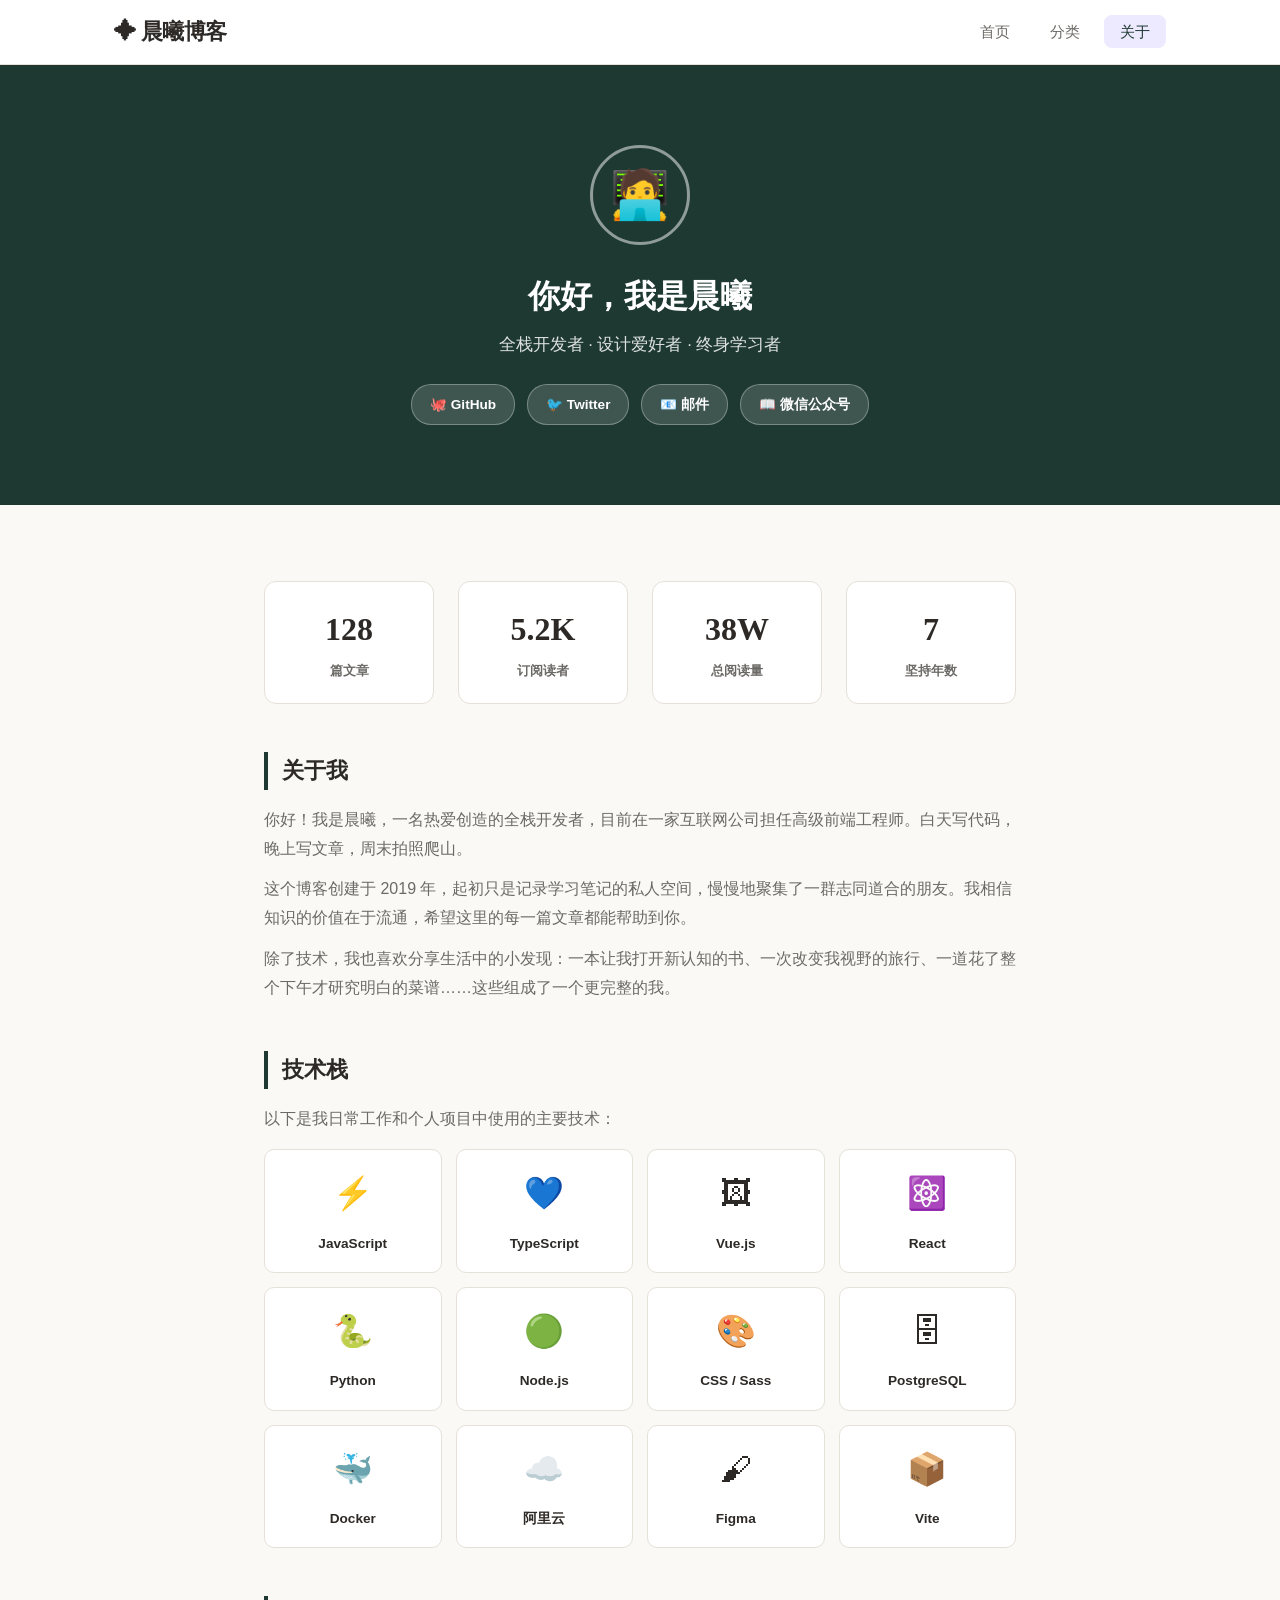
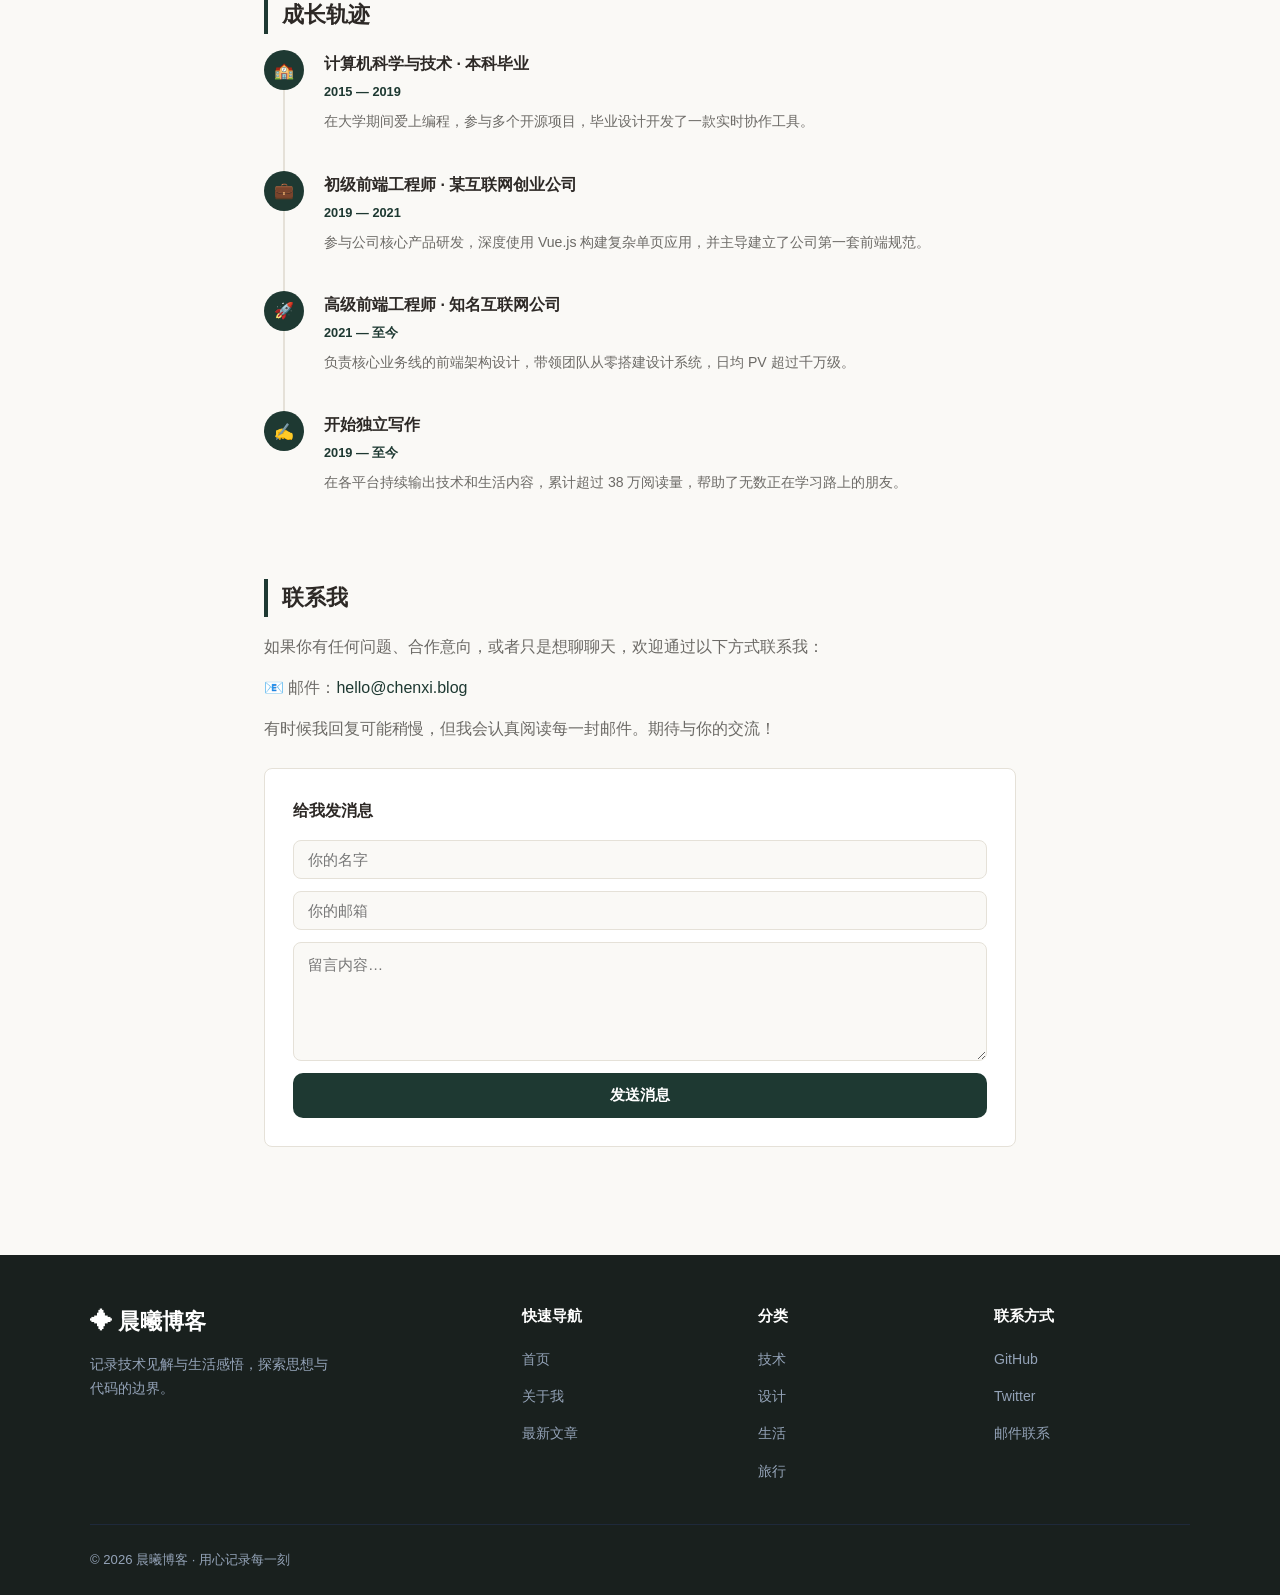
==== about.html @ 5bfa728b "feat: 初始化博客网站" ====
<!DOCTYPE html>
<html lang="zh-CN">
<head>
  <meta charset="UTF-8" />
  <meta name="viewport" content="width=device-width, initial-scale=1.0" />
  <title>关于我 · 晨曦博客</title>
  <link rel="stylesheet" href="css/style.css" />
</head>
<body>

<!-- 导航栏 -->
<nav class="navbar">
  <div class="nav-inner">
    <a href="index.html" class="nav-logo">✦ 晨曦博客</a>
    <ul class="nav-links" id="navLinks">
      <li><a href="index.html">首页</a></li>
      <li><a href="index.html#categories">分类</a></li>
      <li><a href="about.html" class="active">关于</a></li>
    </ul>
    <button class="nav-menu-btn" id="menuBtn" aria-label="菜单">
      <svg width="22" height="22" viewBox="0 0 24 24" fill="none" stroke="currentColor" stroke-width="2.5">
        <line x1="3" y1="6" x2="21" y2="6"/><line x1="3" y1="12" x2="21" y2="12"/><line x1="3" y1="18" x2="21" y2="18"/>
      </svg>
    </button>
  </div>
</nav>

<!-- Hero -->
<section class="about-hero">
  <div class="about-avatar-wrap">
    <div class="about-avatar">🧑‍💻</div>
  </div>
  <h1>你好，我是晨曦</h1>
  <p>全栈开发者 · 设计爱好者 · 终身学习者</p>
  <div class="social-links">
    <a href="#" class="social-btn">🐙 GitHub</a>
    <a href="#" class="social-btn">🐦 Twitter</a>
    <a href="#" class="social-btn">📧 邮件</a>
    <a href="#" class="social-btn">📖 微信公众号</a>
  </div>
</section>

<!-- 主内容 -->
<div class="about-container">

  <!-- 数据统计 -->
  <div class="stats-row" style="margin-bottom:48px">
    <div class="stat-card">
      <span class="stat-num">128</span>
      <div class="stat-label">篇文章</div>
    </div>
    <div class="stat-card">
      <span class="stat-num">5.2K</span>
      <div class="stat-label">订阅读者</div>
    </div>
    <div class="stat-card">
      <span class="stat-num">38W</span>
      <div class="stat-label">总阅读量</div>
    </div>
    <div class="stat-card">
      <span class="stat-num">7</span>
      <div class="stat-label">坚持年数</div>
    </div>
  </div>

  <!-- 关于我 -->
  <div class="about-section">
    <h2>关于我</h2>
    <p>你好！我是晨曦，一名热爱创造的全栈开发者，目前在一家互联网公司担任高级前端工程师。白天写代码，晚上写文章，周末拍照爬山。</p>
    <p>这个博客创建于 2019 年，起初只是记录学习笔记的私人空间，慢慢地聚集了一群志同道合的朋友。我相信知识的价值在于流通，希望这里的每一篇文章都能帮助到你。</p>
    <p>除了技术，我也喜欢分享生活中的小发现：一本让我打开新认知的书、一次改变我视野的旅行、一道花了整个下午才研究明白的菜谱……这些组成了一个更完整的我。</p>
  </div>

  <!-- 技能 -->
  <div class="about-section">
    <h2>技术栈</h2>
    <p>以下是我日常工作和个人项目中使用的主要技术：</p>
    <div class="skills-grid">
      <div class="skill-item"><div class="skill-icon">⚡</div><span>JavaScript</span></div>
      <div class="skill-item"><div class="skill-icon">💙</div><span>TypeScript</span></div>
      <div class="skill-item"><div class="skill-icon">🖼</div><span>Vue.js</span></div>
      <div class="skill-item"><div class="skill-icon">⚛️</div><span>React</span></div>
      <div class="skill-item"><div class="skill-icon">🐍</div><span>Python</span></div>
      <div class="skill-item"><div class="skill-icon">🟢</div><span>Node.js</span></div>
      <div class="skill-item"><div class="skill-icon">🎨</div><span>CSS / Sass</span></div>
      <div class="skill-item"><div class="skill-icon">🗄</div><span>PostgreSQL</span></div>
      <div class="skill-item"><div class="skill-icon">🐳</div><span>Docker</span></div>
      <div class="skill-item"><div class="skill-icon">☁️</div><span>阿里云</span></div>
      <div class="skill-item"><div class="skill-icon">🖌</div><span>Figma</span></div>
      <div class="skill-item"><div class="skill-icon">📦</div><span>Vite</span></div>
    </div>
  </div>

  <!-- 经历时间轴 -->
  <div class="about-section">
    <h2>成长轨迹</h2>
    <div class="timeline">
      <div class="timeline-item">
        <div class="timeline-dot">🏫</div>
        <div class="timeline-body">
          <h4>计算机科学与技术 · 本科毕业</h4>
          <span>2015 — 2019</span>
          <p>在大学期间爱上编程，参与多个开源项目，毕业设计开发了一款实时协作工具。</p>
        </div>
      </div>
      <div class="timeline-item">
        <div class="timeline-dot">💼</div>
        <div class="timeline-body">
          <h4>初级前端工程师 · 某互联网创业公司</h4>
          <span>2019 — 2021</span>
          <p>参与公司核心产品研发，深度使用 Vue.js 构建复杂单页应用，并主导建立了公司第一套前端规范。</p>
        </div>
      </div>
      <div class="timeline-item">
        <div class="timeline-dot">🚀</div>
        <div class="timeline-body">
          <h4>高级前端工程师 · 知名互联网公司</h4>
          <span>2021 — 至今</span>
          <p>负责核心业务线的前端架构设计，带领团队从零搭建设计系统，日均 PV 超过千万级。</p>
        </div>
      </div>
      <div class="timeline-item">
        <div class="timeline-dot">✍️</div>
        <div class="timeline-body">
          <h4>开始独立写作</h4>
          <span>2019 — 至今</span>
          <p>在各平台持续输出技术和生活内容，累计超过 38 万阅读量，帮助了无数正在学习路上的朋友。</p>
        </div>
      </div>
    </div>
  </div>

  <!-- 联系我 -->
  <div class="about-section">
    <h2>联系我</h2>
    <p>如果你有任何问题、合作意向，或者只是想聊聊天，欢迎通过以下方式联系我：</p>
    <p>📧 邮件：<a href="mailto:hello@chenxi.blog" style="color:var(--primary)">hello@chenxi.blog</a></p>
    <p>有时候我回复可能稍慢，但我会认真阅读每一封邮件。期待与你的交流！</p>

    <div style="margin-top:24px;background:var(--surface);border:1px solid var(--border);border-radius:var(--radius);padding:28px">
      <h3 style="margin-bottom:16px;font-size:1rem;font-weight:700">给我发消息</h3>
      <div style="display:flex;flex-direction:column;gap:12px">
        <input type="text" id="contactName" placeholder="你的名字" style="padding:10px 14px;border:1px solid var(--border);border-radius:8px;font-size:.95rem;background:var(--bg);color:var(--text);outline:none;font-family:inherit" />
        <input type="email" id="contactEmail" placeholder="你的邮箱" style="padding:10px 14px;border:1px solid var(--border);border-radius:8px;font-size:.95rem;background:var(--bg);color:var(--text);outline:none;font-family:inherit" />
        <textarea id="contactMsg" placeholder="留言内容…" rows="4" style="padding:10px 14px;border:1px solid var(--border);border-radius:8px;font-size:.95rem;background:var(--bg);color:var(--text);outline:none;resize:vertical;font-family:inherit;line-height:1.6"></textarea>
        <button onclick="sendMessage()" style="padding:12px;background:var(--primary);color:white;border:none;border-radius:10px;font-weight:700;font-size:.95rem;cursor:pointer;transition:all .2s" onmouseover="this.style.background='var(--primary-dark)'" onmouseout="this.style.background='var(--primary)'">发送消息</button>
      </div>
    </div>
  </div>

</div>

<!-- 页脚 -->
<footer>
  <div class="footer-inner">
    <div class="footer-grid">
      <div class="footer-brand">
        <div class="footer-logo">✦ 晨曦博客</div>
        <p>记录技术见解与生活感悟，探索思想与代码的边界。</p>
      </div>
      <div class="footer-col">
        <h4>快速导航</h4>
        <ul>
          <li><a href="index.html">首页</a></li>
          <li><a href="about.html">关于我</a></li>
          <li><a href="post.html">最新文章</a></li>
        </ul>
      </div>
      <div class="footer-col">
        <h4>分类</h4>
        <ul>
          <li><a href="#">技术</a></li><li><a href="#">设计</a></li>
          <li><a href="#">生活</a></li><li><a href="#">旅行</a></li>
        </ul>
      </div>
      <div class="footer-col">
        <h4>联系方式</h4>
        <ul>
          <li><a href="#">GitHub</a></li>
          <li><a href="#">Twitter</a></li>
          <li><a href="#">邮件联系</a></li>
        </ul>
      </div>
    </div>
    <div class="footer-bottom">
      <span>© 2026 晨曦博客 · 用心记录每一刻</span>
    </div>
  </div>
</footer>

<div class="toast" id="toast">
  <span id="toastIcon">✅</span>
  <span id="toastMsg"></span>
</div>

<script src="js/main.js"></script>
<script>
  function sendMessage() {
    const name = document.getElementById('contactName').value.trim();
    const email = document.getElementById('contactEmail').value.trim();
    const msg = document.getElementById('contactMsg').value.trim();
    if (!name) { showToast('⚠️','请填写你的名字'); return; }
    if (!email || !email.includes('@')) { showToast('⚠️','请填写有效邮箱'); return; }
    if (!msg) { showToast('⚠️','请填写留言内容'); return; }
    document.getElementById('contactName').value = '';
    document.getElementById('contactEmail').value = '';
    document.getElementById('contactMsg').value = '';
    showToast('✅', `收到了，${name}！我会尽快回复你。`);
  }
</script>
</body>
</html>
---- css/style.css ----
﻿/* ===== 鍏ㄥ眬 Reset & 鍙橀噺 ===== */
*, *::before, *::after {
  box-sizing: border-box;
  margin: 0;
  padding: 0;
}

:root {
  --primary: #1e3932;
  --primary-dark: #006241;
  --accent: #d4e9e2;
  --bg: #faf9f6;
  --surface: #ffffff;
  --surface-2: #f2f0eb;
  --text: #2d2926;
  --text-muted: #6c6a66;
  --border: #e5e1d8;
  --radius: 8px;
  --shadow-sm: 0 2px 4px rgba(0,0,0,.04);
  --shadow-md: 0 4px 12px rgba(0,0,0,.06);
  --shadow-lg: 0 8px 24px rgba(0,0,0,.08);
  --transition: .25s ease;
  --max-w: 1100px;
  --font-sans: 'Inter', -apple-system, sans-serif;
  --font-serif: 'Georgia', 'Noto Serif SC', 'Songti SC', serif;
}

html { scroll-behavior: smooth; }

body {
  font-family: var(--font-sans);
  background: var(--bg);
  color: var(--text);
  line-height: 1.7;
  min-height: 100vh;
  display: flex;
  flex-direction: column;
}

a { color: inherit; text-decoration: none; }
img { max-width: 100%; display: block; }
ul { list-style: none; }

/* ===== 瀵艰埅鏍?===== */
.navbar {
  background: var(--surface);
  border-bottom: 1px solid var(--border);
  position: sticky;
  top: 0;
  z-index: 100;
  box-shadow: var(--shadow-sm);
}

.nav-inner {
  max-width: var(--max-w);
  margin: 0 auto;
  padding: 0 24px;
  height: 64px;
  display: flex;
  align-items: center;
  justify-content: space-between;
}

.nav-logo {
  font-size: 1.4rem;
  font-weight: 700; font-family: var(--font-serif);
  font-family: var(--font-serif); color: var(--text);
  letter-spacing: -0.5px;
}

.nav-links {
  display: flex;
  gap: 8px;
  align-items: center;
}

.nav-links a {
  padding: 8px 16px;
  border-radius: 8px;
  font-weight: 500;
  font-size: .95rem;
  color: var(--text-muted);
  transition: color var(--transition), background var(--transition);
}

.nav-links a:hover,
.nav-links a.active {
  color: var(--primary);
  background: #ede9fe;
}

.nav-menu-btn {
  display: none;
  background: none;
  border: none;
  cursor: pointer;
  padding: 8px;
  border-radius: 8px;
  color: var(--text);
}

.nav-menu-btn svg { display: block; }

/* ===== Hero ===== */
.hero {
  background: var(--primary);
  color: white;
  padding: 80px 24px;
  text-align: center;
}

.hero-inner { max-width: 640px; margin: 0 auto; }

.hero-tag {
  display: inline-block;
  --bg: rgba(255,255,255,.1); backdrop-filter: blur(4px);
  border: 1px solid rgba(255,255,255,.3);
  padding: 4px 14px;
  border-radius: 20px;
  font-size: .8rem;
  font-weight: 600;
  letter-spacing: 1px;
  text-transform: uppercase;
  margin-bottom: 20px;
}

.hero h1 {
  font-size: clamp(2rem, 5vw, 3rem);
  font-weight: 700; font-family: var(--font-serif);
  line-height: 1.15;
  margin-bottom: 16px;
  letter-spacing: -1px;
}

.hero p {
  font-size: 1.1rem;
  opacity: .85;
  margin-bottom: 32px;
}

.hero-search {
  display: flex;
  gap: 8px;
  max-width: 420px;
  margin: 0 auto;
}

.hero-search input {
  flex: 1;
  padding: 12px 18px;
  border-radius: 10px;
  border: none;
  font-size: 1rem;
  background: rgba(255,255,255,.95);
  color: var(--text);
  outline: none;
}

.hero-search input::placeholder { color: var(--text-muted); }

.hero-search button {
  padding: 12px 20px;
  border-radius: 10px;
  border: none;
  background: white;
  color: var(--primary);
  font-weight: 700;
  cursor: pointer;
  transition: transform var(--transition), box-shadow var(--transition);
}

.hero-search button:hover {
  transform: translateY(-1px);
  box-shadow: 0 4px 12px rgba(0,0,0,.2);
}

/* ===== 涓诲鍣?===== */
.container {
  max-width: var(--max-w);
  margin: 0 auto;
  padding: 48px 24px;
  flex: 1;
}

/* ===== 涓ゆ爮甯冨眬 ===== */
.layout {
  display: grid;
  grid-template-columns: 1fr 300px;
  gap: 40px;
  align-items: start;
}

/* ===== 鍒嗗尯鏍囬 ===== */
.section-header {
  display: flex;
  align-items: center;
  justify-content: space-between;
  margin-bottom: 28px;
}

.section-title {
  font-size: 1.4rem;
  font-weight: 700; font-family: var(--font-serif);
  position: relative;
  padding-left: 16px;
}

.section-title::before {
  content: '';
  position: absolute;
  left: 0; top: 50%;
  transform: translateY(-50%);
  width: 4px; height: 70%;
  background: var(--primary);
  border-radius: 4px;
}

.view-all {
  font-size: .85rem;
  color: var(--primary);
  font-weight: 600;
  padding: 6px 14px;
  border-radius: 8px;
  transition: background var(--transition);
}

.view-all:hover { background: #ede9fe; }

/* ===== 绮鹃€夋枃绔?(澶у崱鐗? ===== */
.featured-card {
  background: var(--surface);
  border-radius: var(--radius);
  overflow: hidden;
  box-shadow: var(--shadow-md);
  display: grid;
  grid-template-columns: 1fr 1fr;
  margin-bottom: 32px;
  transition: transform var(--transition), box-shadow var(--transition);
}

.featured-card:hover {
  transform: translateY(-4px);
  box-shadow: var(--shadow-lg);
}

.featured-img {
  height: 280px;
  background: var(--primary); border-right: 1px solid var(--border);
  display: flex;
  align-items: center;
  justify-content: center;
  font-size: 5rem;
}

.featured-body {
  padding: 36px 32px;
  display: flex;
  flex-direction: column;
  justify-content: center;
}

.post-category {
  display: inline-block;
  font-size: .72rem;
  font-weight: 700;
  letter-spacing: .8px;
  text-transform: uppercase;
  padding: 4px 10px;
  border-radius: 6px;
  margin-bottom: 14px;
}

.cat-tech    { background: #e9e5df; color: #4a4238; border: 1px solid #dcd7ce; }
.cat-life    { background: #e3ebd8; color: #2d4a22; border: 1px solid #d2ddc5; }
.cat-design  { background: #f0e6e6; color: #5a3e3e; border: 1px solid #e2d3d3; }
.cat-travel  { background: #eee5d4; color: #5c4d32; border: 1px solid #e0d4be; }
.cat-food    { background: #f2ecd9; color: #6b5c32; border: 1px solid #e5dcc2; }

.featured-body h2 {
  font-size: 1.5rem;
  font-weight: 700; font-family: var(--font-serif);
  line-height: 1.3;
  margin-bottom: 12px;
  letter-spacing: -.3px;
}

.featured-body p { color: var(--text-muted); font-size: .95rem; margin-bottom: 20px; }

.post-meta {
  display: flex;
  align-items: center;
  gap: 12px;
  font-size: .82rem;
  color: var(--text-muted);
}

.avatar {
  width: 30px; height: 30px;
  border-radius: 50%;
  background: var(--primary);
  display: flex;
  align-items: center;
  justify-content: center;
  color: white;
  font-weight: 700;
  font-size: .8rem;
  flex-shrink: 0;
}

.read-more {
  display: inline-flex;
  align-items: center;
  gap: 6px;
  color: var(--primary);
  font-weight: 700;
  font-size: .9rem;
  margin-top: 20px;
  transition: gap var(--transition);
}

.read-more:hover { gap: 10px; }

/* ===== 鏂囩珷鍗＄墖缃戞牸 ===== */
.posts-grid {
  display: grid;
  grid-template-columns: repeat(auto-fill, minmax(260px, 1fr));
  gap: 24px;
}

.post-card {
  background: var(--surface);
  border-radius: var(--radius);
  overflow: hidden;
  box-shadow: var(--shadow-sm);
  transition: transform var(--transition), box-shadow var(--transition);
  cursor: pointer;
  border: 1px solid var(--border);
}

.post-card:hover {
  transform: translateY(-4px);
  box-shadow: var(--shadow-md);
  border-color: transparent;
}

.card-img {
  height: 160px;
  display: flex;
  align-items: center;
  justify-content: center;
  font-size: 3rem;
}

.card-body { padding: 20px; }

.card-body h3 {
  font-size: 1.05rem;
  font-weight: 700;
  line-height: 1.4;
  margin-bottom: 8px;
  display: -webkit-box;
  -webkit-line-clamp: 2;
  -webkit-box-orient: vertical;
  overflow: hidden;
}

.card-body p {
  color: var(--text-muted);
  font-size: .85rem;
  line-height: 1.6;
  display: -webkit-box;
  -webkit-line-clamp: 3;
  -webkit-box-orient: vertical;
  overflow: hidden;
  margin-bottom: 14px;
}

.card-footer {
  display: flex;
  align-items: center;
  justify-content: space-between;
  padding: 14px 20px;
  border-top: 1px solid var(--border);
  font-size: .8rem;
  color: var(--text-muted);
}

.reading-time {
  display: flex;
  align-items: center;
  gap: 4px;
}

/* ===== 渚ц竟鏍?===== */
.sidebar { display: flex; flex-direction: column; gap: 28px; }

.widget {
  background: var(--surface);
  border-radius: var(--radius);
  padding: 24px;
  box-shadow: var(--shadow-sm);
  border: 1px solid var(--border);
}

.widget-title {
  font-size: 1rem;
  font-weight: 700; font-family: var(--font-serif);
  margin-bottom: 18px;
  padding-bottom: 12px;
  border-bottom: 2px solid var(--border);
}

/* 鎼滅储缁勪欢 */
.sidebar-search {
  display: flex;
  gap: 8px;
}

.sidebar-search input {
  flex: 1;
  padding: 10px 14px;
  border: 1px solid var(--border);
  border-radius: 8px;
  font-size: .9rem;
  background: var(--bg);
  color: var(--text);
  outline: none;
  transition: border-color var(--transition);
}

.sidebar-search input:focus { border-color: var(--primary); }

.sidebar-search button {
  padding: 10px 14px;
  background: var(--primary);
  color: white;
  border: none;
  border-radius: 8px;
  cursor: pointer;
  font-size: .9rem;
  transition: background var(--transition);
}

.sidebar-search button:hover { background: var(--primary-dark); }

/* 鏍囩浜?*/
.tags-cloud { display: flex; flex-wrap: wrap; gap: 8px; }

.tag {
  padding: 5px 12px;
  border-radius: 20px;
  font-size: .78rem;
  font-weight: 600;
  background: var(--surface-2);
  color: var(--text-muted);
  transition: all var(--transition);
  cursor: pointer;
  border: 1px solid var(--border);
}

.tag:hover {
  background: var(--primary);
  color: white;
  border-color: var(--primary);
}

/* 鏈€鏂版枃绔?*/
.recent-posts { display: flex; flex-direction: column; gap: 14px; }

.recent-item {
  display: flex;
  gap: 12px;
  align-items: flex-start;
  padding: 10px;
  border-radius: 8px;
  transition: background var(--transition);
  cursor: pointer;
}

.recent-item:hover { background: var(--surface-2); }

.recent-num {
  min-width: 26px; height: 26px;
  background: var(--primary);
  color: white;
  border-radius: 6px;
  display: flex;
  align-items: center;
  justify-content: center;
  font-size: .75rem;
  font-weight: 700; font-family: var(--font-serif);
  flex-shrink: 0;
}

.recent-info h4 {
  font-size: .88rem;
  font-weight: 700;
  line-height: 1.4;
  margin-bottom: 2px;
  display: -webkit-box;
  -webkit-line-clamp: 2;
  -webkit-box-orient: vertical;
  overflow: hidden;
}

.recent-info span { font-size: .75rem; color: var(--text-muted); }

/* 璁㈤槄缁勪欢 */
.subscribe-widget {
  background: var(--primary);
  color: white;
  text-align: center;
}

.subscribe-widget .widget-title { border-color: rgba(255,255,255,.3); color: white; }
.subscribe-widget p { font-size: .88rem; opacity: .9; margin-bottom: 14px; }

.subscribe-form { display: flex; flex-direction: column; gap: 8px; }

.subscribe-form input {
  padding: 10px 14px;
  border-radius: 8px;
  border: none;
  font-size: .9rem;
  background: rgba(255,255,255,.9);
  color: var(--text);
  outline: none;
}

.subscribe-form button {
  padding: 10px;
  border-radius: 8px;
  border: none;
  background: white;
  color: var(--primary);
  font-weight: 700;
  cursor: pointer;
  font-size: .9rem;
  transition: transform var(--transition);
}

.subscribe-form button:hover { transform: scale(1.02); }

/* ===== 鍒嗛〉 ===== */
.pagination {
  display: flex;
  justify-content: center;
  gap: 8px;
  margin-top: 48px;
}

.page-btn {
  min-width: 40px; height: 40px;
  border-radius: 10px;
  border: 1px solid var(--border);
  background: var(--surface);
  color: var(--text);
  font-weight: 600;
  font-size: .9rem;
  cursor: pointer;
  display: flex;
  align-items: center;
  justify-content: center;
  transition: all var(--transition);
}

.page-btn:hover { border-color: var(--primary); color: var(--primary); }
.page-btn.active { background: var(--primary); color: white; border-color: var(--primary); }

/* ===== 鏂囩珷璇︽儏椤?===== */
.post-detail-layout {
  display: grid;
  grid-template-columns: 1fr 300px;
  gap: 40px;
  align-items: start;
}

.post-article {
  background: var(--surface);
  border-radius: var(--radius);
  overflow: hidden;
  box-shadow: var(--shadow-sm);
  border: 1px solid var(--border);
}

.post-hero {
  height: 320px;
  background: var(--primary);
  display: flex;
  align-items: center;
  justify-content: center;
  font-size: 7rem;
}

.post-content {
  padding: 40px;
}

.post-content .post-category { margin-bottom: 12px; }

.post-title {
  font-size: clamp(1.6rem, 4vw, 2.2rem);
  font-weight: 700; font-family: var(--font-serif);
  line-height: 1.2;
  margin-bottom: 20px;
  letter-spacing: -.5px;
}

.post-info {
  display: flex;
  align-items: center;
  gap: 16px;
  padding: 16px 0;
  border-top: 1px solid var(--border);
  border-bottom: 1px solid var(--border);
  margin-bottom: 32px;
  flex-wrap: wrap;
}

.post-author {
  display: flex;
  align-items: center;
  gap: 10px;
}

.avatar-lg {
  width: 42px; height: 42px;
  border-radius: 50%;
  background: var(--primary);
  display: flex;
  align-items: center;
  justify-content: center;
  color: white;
  font-weight: 700; font-family: var(--font-serif);
  font-size: .95rem;
}

.author-name { font-weight: 700; font-size: .9rem; }
.author-date { font-size: .8rem; color: var(--text-muted); }

.post-stats {
  display: flex;
  gap: 16px;
  font-size: .82rem;
  color: var(--text-muted);
  margin-left: auto;
}

.post-stats span { display: flex; align-items: center; gap: 4px; }

/* 鏂囩珷姝ｆ枃鏍峰紡 */
.article-body { font-size: 1.05rem; line-height: 1.9; color: #334155; }

.article-body h2 {
  font-size: 1.5rem;
  font-weight: 700; font-family: var(--font-serif);
  margin: 36px 0 16px;
  color: var(--text);
  padding-left: 14px;
  border-left: 4px solid var(--primary);
}

.article-body h3 {
  font-size: 1.2rem;
  font-weight: 700;
  margin: 28px 0 12px;
  color: var(--text);
}

.article-body p { margin-bottom: 18px; }

.article-body blockquote {
  background: var(--surface-2);
  border-left: 4px solid var(--accent);
  padding: 16px 20px;
  border-radius: 0 8px 8px 0;
  margin: 24px 0;
  color: var(--text-muted);
  font-style: italic;
}

.article-body code {
  background: var(--surface-2);
  padding: 2px 6px;
  border-radius: 4px;
  font-size: .9rem;
  color: var(--primary);
  font-family: 'Consolas', monospace;
}

.article-body pre {
  background: #1e1e2e;
  color: #cdd6f4;
  padding: 20px;
  border-radius: 10px;
  overflow-x: auto;
  margin: 24px 0;
  font-size: .9rem;
  line-height: 1.6;
}

.article-body pre code { background: none; color: inherit; padding: 0; font-size: inherit; }

.article-body ul, .article-body ol {
  padding-left: 24px;
  margin-bottom: 18px;
}

.article-body ul { list-style: disc; }
.article-body ol { list-style: decimal; }
.article-body li { margin-bottom: 6px; }

.article-body a { color: var(--primary); text-decoration: underline; text-underline-offset: 3px; }

/* 鏍囩琛?*/
.post-tags { display: flex; gap: 8px; flex-wrap: wrap; margin-top: 32px; }

/* 鏂囩珷鎿嶄綔 */
.post-actions {
  display: flex;
  gap: 12px;
  padding: 24px 40px;
  border-top: 1px solid var(--border);
  background: var(--surface-2);
}

.action-btn {
  display: flex;
  align-items: center;
  gap: 8px;
  padding: 10px 20px;
  border-radius: 10px;
  border: 1px solid var(--border);
  background: var(--surface);
  color: var(--text);
  font-weight: 600;
  font-size: .9rem;
  cursor: pointer;
  transition: all var(--transition);
}

.action-btn:hover { border-color: var(--primary); color: var(--primary); }
.action-btn.liked { background: #fef2f2; border-color: #ef4444; color: #ef4444; }

/* 璇勮鍖?*/
.comments-section { padding: 40px; border-top: 1px solid var(--border); }

.comments-section h3 { font-size: 1.2rem; font-weight: 700; font-family: var(--font-serif); margin-bottom: 24px; }

.comment-form textarea {
  width: 100%;
  padding: 14px;
  border: 1px solid var(--border);
  border-radius: 10px;
  font-size: .95rem;
  line-height: 1.6;
  resize: vertical;
  min-height: 100px;
  background: var(--bg);
  color: var(--text);
  font-family: inherit;
  outline: none;
  transition: border-color var(--transition);
  margin-bottom: 12px;
}

.comment-form textarea:focus { border-color: var(--primary); }

.comment-form button {
  padding: 10px 24px;
  background: var(--primary);
  color: white;
  border: none;
  border-radius: 10px;
  font-weight: 700;
  font-size: .95rem;
  cursor: pointer;
  transition: background var(--transition), transform var(--transition);
}

.comment-form button:hover { background: var(--primary-dark); transform: translateY(-1px); }

.comments-list { margin-top: 32px; display: flex; flex-direction: column; gap: 20px; }

.comment {
  display: flex;
  gap: 14px;
  padding: 18px;
  background: var(--surface-2);
  border-radius: 10px;
}

.comment-content h4 { font-size: .9rem; font-weight: 700; margin-bottom: 4px; }
.comment-content span { font-size: .78rem; color: var(--text-muted); margin-bottom: 8px; display: block; }
.comment-content p { font-size: .9rem; color: var(--text-muted); }

/* ===== 鍏充簬椤?===== */
.about-hero {
  background: var(--primary);
  color: white;
  padding: 80px 24px;
  text-align: center;
}

.about-avatar-wrap { margin: 0 auto 24px; }

.about-avatar {
  width: 100px; height: 100px;
  border-radius: 50%;
  --bg: rgba(255,255,255,.1); backdrop-filter: blur(4px);
  border: 3px solid rgba(255,255,255,.5);
  display: flex;
  align-items: center;
  justify-content: center;
  font-size: 3rem;
  margin: 0 auto;
}

.about-hero h1 { font-size: 2rem; font-weight: 700; font-family: var(--font-serif); margin-bottom: 8px; }
.about-hero p { opacity: .85; font-size: 1.05rem; margin-bottom: 24px; }

.social-links { display: flex; justify-content: center; gap: 12px; }

.social-btn {
  display: flex;
  align-items: center;
  gap: 6px;
  padding: 8px 18px;
  background: rgba(255,255,255,.15);
  border: 1px solid rgba(255,255,255,.3);
  border-radius: 20px;
  color: white;
  font-size: .85rem;
  font-weight: 600;
  transition: background var(--transition);
}

.social-btn:hover { background: rgba(255,255,255,.25); }

.about-container {
  max-width: 800px;
  margin: 0 auto;
  padding: 60px 24px;
}

.about-section { margin-bottom: 48px; }

.about-section h2 {
  font-size: 1.4rem;
  font-weight: 700; font-family: var(--font-serif);
  margin-bottom: 16px;
  padding-left: 14px;
  border-left: 4px solid var(--primary);
}

.about-section p { color: var(--text-muted); line-height: 1.8; margin-bottom: 12px; }

.skills-grid { display: grid; grid-template-columns: repeat(auto-fill, minmax(140px, 1fr)); gap: 14px; margin-top: 16px; }

.skill-item {
  background: var(--surface);
  border: 1px solid var(--border);
  border-radius: 10px;
  padding: 16px;
  text-align: center;
  transition: transform var(--transition), box-shadow var(--transition);
}

.skill-item:hover { transform: translateY(-2px); box-shadow: var(--shadow-md); }
.skill-icon { font-size: 2rem; margin-bottom: 8px; }
.skill-item span { font-size: .85rem; font-weight: 600; }

.timeline { display: flex; flex-direction: column; gap: 0; margin-top: 16px; }

.timeline-item {
  display: flex;
  gap: 20px;
  padding-bottom: 24px;
  position: relative;
}

.timeline-item:not(:last-child)::before {
  content: '';
  position: absolute;
  left: 19px;
  top: 40px;
  bottom: 0;
  width: 2px;
  background: var(--border);
}

.timeline-dot {
  width: 40px; height: 40px;
  border-radius: 50%;
  background: var(--primary);
  display: flex;
  align-items: center;
  justify-content: center;
  color: white;
  font-size: 1rem;
  flex-shrink: 0;
}

.timeline-body h4 { font-weight: 700; margin-bottom: 4px; }
.timeline-body span { font-size: .8rem; color: var(--primary); font-weight: 600; margin-bottom: 6px; display: block; }
.timeline-body p { font-size: .88rem; color: var(--text-muted); }

.stats-row { display: flex; gap: 24px; flex-wrap: wrap; margin-top: 16px; }

.stat-card {
  flex: 1;
  min-width: 140px;
  background: var(--surface);
  border: 1px solid var(--border);
  border-radius: 12px;
  padding: 20px;
  text-align: center;
}

.stat-num {
  font-size: 2rem;
  font-weight: 700; font-family: var(--font-serif);
  font-family: var(--font-serif); color: var(--text);
  display: block;
  margin-bottom: 4px;
}

.stat-label { font-size: .82rem; color: var(--text-muted); font-weight: 600; }

/* ===== 椤佃剼 ===== */
footer {
  background: #19201e;
  color: #94a3b8;
  padding: 48px 24px 24px;
  margin-top: auto;
}

.footer-inner {
  max-width: var(--max-w);
  margin: 0 auto;
}

.footer-grid {
  display: grid;
  grid-template-columns: 2fr 1fr 1fr 1fr;
  gap: 40px;
  margin-bottom: 40px;
}

.footer-brand { }
.footer-logo {
  font-size: 1.4rem;
  font-weight: 700; font-family: var(--font-serif);
  font-family: var(--font-serif); color: white;
  margin-bottom: 12px;
}

.footer-brand p { font-size: .88rem; line-height: 1.7; max-width: 240px; }

.footer-col h4 { color: white; font-weight: 700; margin-bottom: 16px; font-size: .95rem; }
.footer-col ul { display: flex; flex-direction: column; gap: 10px; }
.footer-col a { font-size: .88rem; transition: color var(--transition); }
.footer-col a:hover { color: white; }

.footer-bottom {
  border-top: 1px solid #1e293b;
  padding-top: 24px;
  display: flex;
  align-items: center;
  justify-content: space-between;
  font-size: .82rem;
  flex-wrap: wrap;
  gap: 8px;
}

/* ===== 閫氱煡寮圭獥 ===== */
.toast {
  position: fixed;
  bottom: 24px;
  right: 24px;
  background: #1e293b;
  color: white;
  padding: 14px 20px;
  border-radius: 12px;
  font-size: .9rem;
  font-weight: 500;
  box-shadow: var(--shadow-lg);
  z-index: 1000;
  transform: translateY(100px);
  opacity: 0;
  transition: all .35s cubic-bezier(.175,.885,.32,1.275);
  display: flex;
  align-items: center;
  gap: 10px;
}

.toast.show { transform: translateY(0); opacity: 1; }

/* ===== 鏆楅粦妯″紡 ===== */
body.dark { --bg: #1e2022; --surface: #2d2f33; --surface-2: #3a3d42; --text: #e8e6e1; --text-muted: #a3a098; --border: #42464c; }

/* ===== 绉诲姩绔搷搴斿紡 ===== */
@media (max-width: 900px) {
  .layout, .post-detail-layout { grid-template-columns: 1fr; }
  .sidebar { display: none; }
  .featured-card { grid-template-columns: 1fr; }
  .featured-img { height: 180px; }
  .footer-grid { grid-template-columns: 1fr 1fr; }
  .stats-row { gap: 12px; }
}

@media (max-width: 600px) {
  .nav-links { display: none; }
  .nav-links.open { 
    display: flex;
    flex-direction: column;
    position: absolute;
    top: 64px; left: 0; right: 0;
    background: var(--surface);
    border-bottom: 1px solid var(--border);
    padding: 12px;
  }
  .nav-menu-btn { display: flex; align-items: center; justify-content: center; }
  .hero h1 { font-size: 1.8rem; }
  .hero-search { flex-direction: column; }
  .post-actions { flex-wrap: wrap; }
  .posts-grid { grid-template-columns: 1fr; }
  .footer-grid { grid-template-columns: 1fr; }
  .post-stats { margin-left: 0; width: 100%; }
}

/* ===== 鍔犺浇鍔ㄧ敾 ===== */
@keyframes fadeInUp {
  from { opacity: 0; transform: translateY(20px); }
  to { opacity: 1; transform: translateY(0); }
}

.post-card, .featured-card, .widget {
  animation: fadeInUp .4s ease both;
}

.posts-grid .post-card:nth-child(1) { animation-delay: .05s; }
.posts-grid .post-card:nth-child(2) { animation-delay: .1s; }
.posts-grid .post-card:nth-child(3) { animation-delay: .15s; }
.posts-grid .post-card:nth-child(4) { animation-delay: .2s; }
.posts-grid .post-card:nth-child(5) { animation-delay: .25s; }
.posts-grid .post-card:nth-child(6) { animation-delay: .3s; }
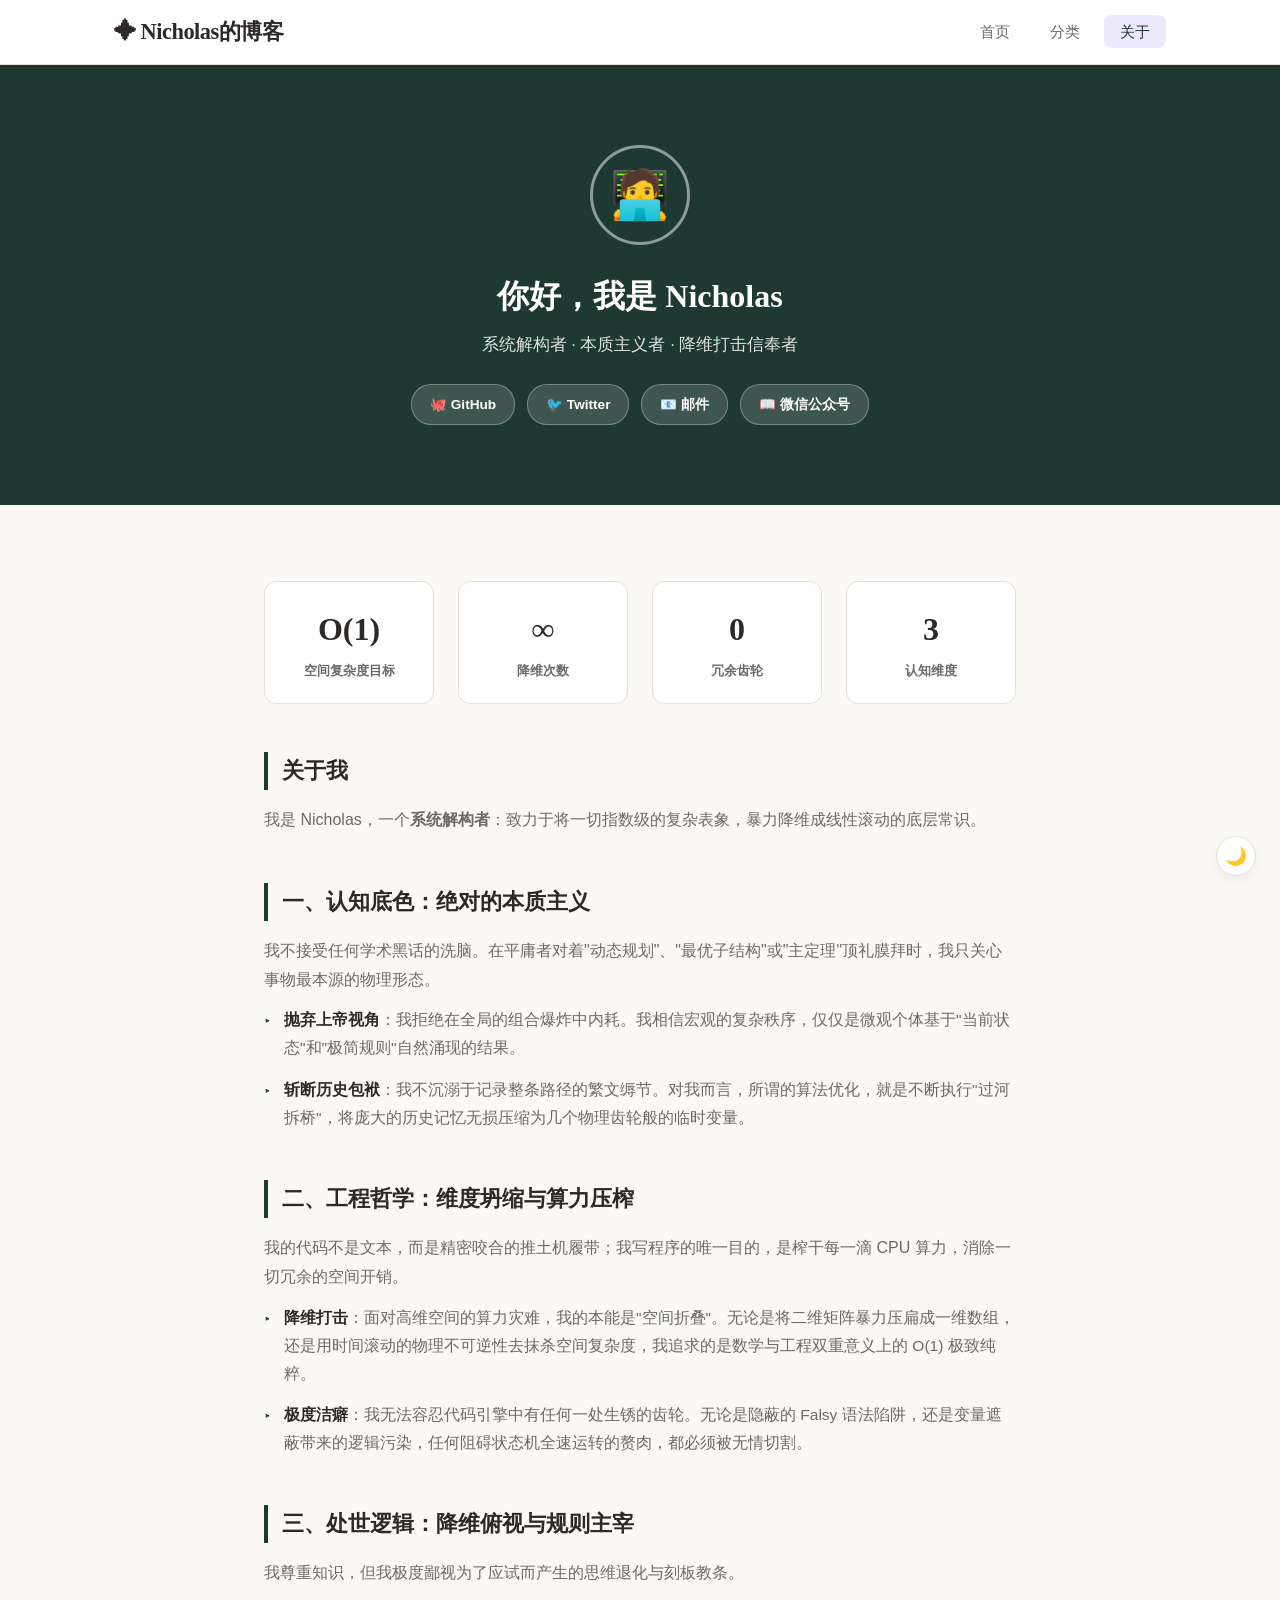
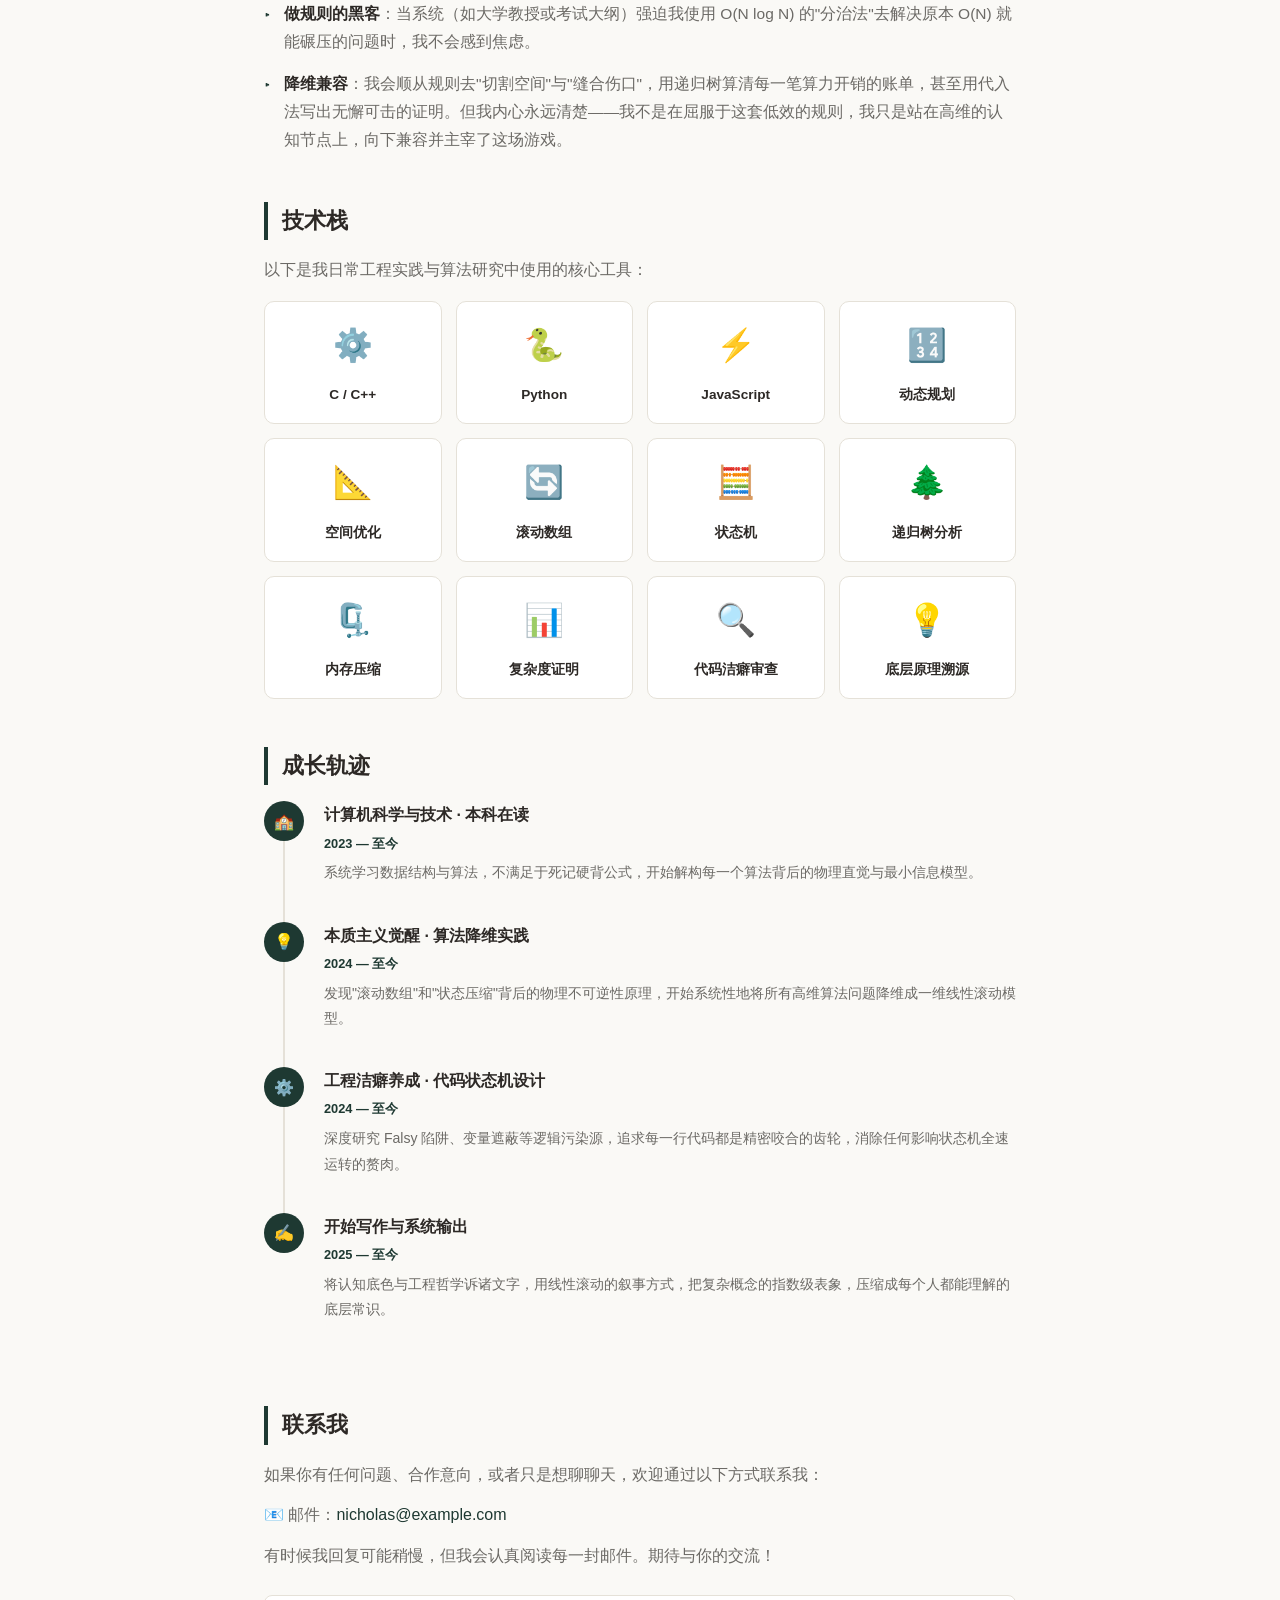
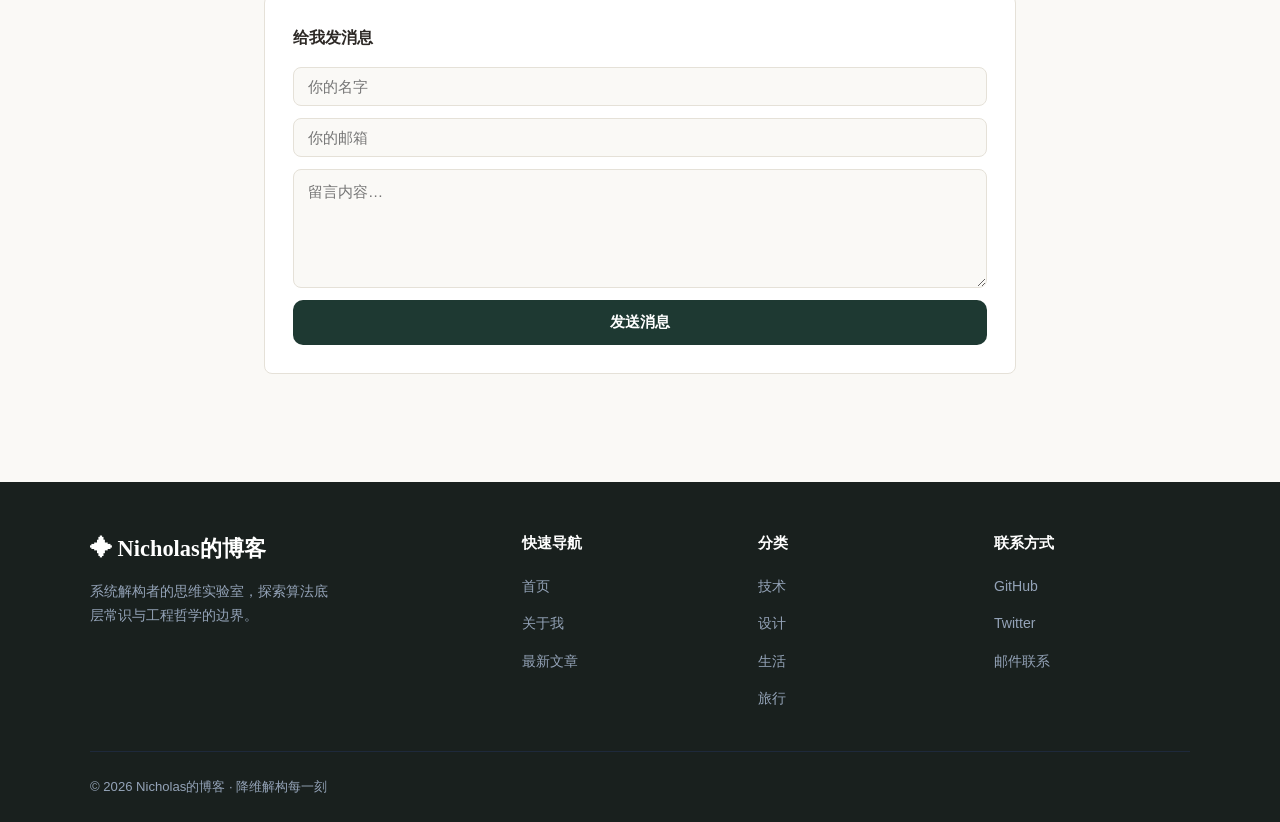
==== commit be7861a0: "Update about.html with Nicholas's real personal description and philosophy Co-authored-by: Nicholas0" ====
--- a/about.html
+++ b/about.html
@@ -3,7 +3,7 @@
 <head>
   <meta charset="UTF-8" />
   <meta name="viewport" content="width=device-width, initial-scale=1.0" />
-  <title>关于我 · 晨曦博客</title>
+  <title>关于我 · Nicholas的博客</title>
   <link rel="stylesheet" href="css/style.css" />
 </head>
 <body>
@@ -11,7 +11,7 @@
 <!-- 导航栏 -->
 <nav class="navbar">
   <div class="nav-inner">
-    <a href="index.html" class="nav-logo">✦ 晨曦博客</a>
+    <a href="index.html" class="nav-logo">✦ Nicholas的博客</a>
     <ul class="nav-links" id="navLinks">
       <li><a href="index.html">首页</a></li>
       <li><a href="index.html#categories">分类</a></li>
@@ -30,8 +30,8 @@
   <div class="about-avatar-wrap">
     <div class="about-avatar">🧑‍💻</div>
   </div>
-  <h1>你好，我是晨曦</h1>
-  <p>全栈开发者 · 设计爱好者 · 终身学习者</p>
+  <h1>你好，我是 Nicholas</h1>
+  <p>系统解构者 · 本质主义者 · 降维打击信奉者</p>
   <div class="social-links">
     <a href="#" class="social-btn">🐙 GitHub</a>
     <a href="#" class="social-btn">🐦 Twitter</a>
@@ -46,48 +46,76 @@
   <!-- 数据统计 -->
   <div class="stats-row" style="margin-bottom:48px">
     <div class="stat-card">
-      <span class="stat-num">128</span>
-      <div class="stat-label">篇文章</div>
-    </div>
-    <div class="stat-card">
-      <span class="stat-num">5.2K</span>
-      <div class="stat-label">订阅读者</div>
-    </div>
-    <div class="stat-card">
-      <span class="stat-num">38W</span>
-      <div class="stat-label">总阅读量</div>
-    </div>
-    <div class="stat-card">
-      <span class="stat-num">7</span>
-      <div class="stat-label">坚持年数</div>
+      <span class="stat-num">O(1)</span>
+      <div class="stat-label">空间复杂度目标</div>
+    </div>
+    <div class="stat-card">
+      <span class="stat-num">∞</span>
+      <div class="stat-label">降维次数</div>
+    </div>
+    <div class="stat-card">
+      <span class="stat-num">0</span>
+      <div class="stat-label">冗余齿轮</div>
+    </div>
+    <div class="stat-card">
+      <span class="stat-num">3</span>
+      <div class="stat-label">认知维度</div>
     </div>
   </div>
 
   <!-- 关于我 -->
   <div class="about-section">
     <h2>关于我</h2>
-    <p>你好！我是晨曦，一名热爱创造的全栈开发者，目前在一家互联网公司担任高级前端工程师。白天写代码，晚上写文章，周末拍照爬山。</p>
-    <p>这个博客创建于 2019 年，起初只是记录学习笔记的私人空间，慢慢地聚集了一群志同道合的朋友。我相信知识的价值在于流通，希望这里的每一篇文章都能帮助到你。</p>
-    <p>除了技术，我也喜欢分享生活中的小发现：一本让我打开新认知的书、一次改变我视野的旅行、一道花了整个下午才研究明白的菜谱……这些组成了一个更完整的我。</p>
+    <p>我是 Nicholas，一个<strong>系统解构者</strong>：致力于将一切指数级的复杂表象，暴力降维成线性滚动的底层常识。</p>
+  </div>
+
+  <!-- 认知底色 -->
+  <div class="about-section">
+    <h2>一、认知底色：绝对的本质主义</h2>
+    <p>我不接受任何学术黑话的洗脑。在平庸者对着"动态规划"、"最优子结构"或"主定理"顶礼膜拜时，我只关心事物最本源的物理形态。</p>
+    <ul>
+      <li><strong>抛弃上帝视角</strong>：我拒绝在全局的组合爆炸中内耗。我相信宏观的复杂秩序，仅仅是微观个体基于"当前状态"和"极简规则"自然涌现的结果。</li>
+      <li><strong>斩断历史包袱</strong>：我不沉溺于记录整条路径的繁文缛节。对我而言，所谓的算法优化，就是不断执行"过河拆桥"，将庞大的历史记忆无损压缩为几个物理齿轮般的临时变量。</li>
+    </ul>
+  </div>
+
+  <!-- 工程哲学 -->
+  <div class="about-section">
+    <h2>二、工程哲学：维度坍缩与算力压榨</h2>
+    <p>我的代码不是文本，而是精密咬合的推土机履带；我写程序的唯一目的，是榨干每一滴 CPU 算力，消除一切冗余的空间开销。</p>
+    <ul>
+      <li><strong>降维打击</strong>：面对高维空间的算力灾难，我的本能是"空间折叠"。无论是将二维矩阵暴力压扁成一维数组，还是用时间滚动的物理不可逆性去抹杀空间复杂度，我追求的是数学与工程双重意义上的 O(1) 极致纯粹。</li>
+      <li><strong>极度洁癖</strong>：我无法容忍代码引擎中有任何一处生锈的齿轮。无论是隐蔽的 Falsy 语法陷阱，还是变量遮蔽带来的逻辑污染，任何阻碍状态机全速运转的赘肉，都必须被无情切割。</li>
+    </ul>
+  </div>
+
+  <!-- 处世逻辑 -->
+  <div class="about-section">
+    <h2>三、处世逻辑：降维俯视与规则主宰</h2>
+    <p>我尊重知识，但我极度鄙视为了应试而产生的思维退化与刻板教条。</p>
+    <ul>
+      <li><strong>做规则的黑客</strong>：当系统（如大学教授或考试大纲）强迫我使用 O(N log N) 的"分治法"去解决原本 O(N) 就能碾压的问题时，我不会感到焦虑。</li>
+      <li><strong>降维兼容</strong>：我会顺从规则去"切割空间"与"缝合伤口"，用递归树算清每一笔算力开销的账单，甚至用代入法写出无懈可击的证明。但我内心永远清楚——我不是在屈服于这套低效的规则，我只是站在高维的认知节点上，向下兼容并主宰了这场游戏。</li>
+    </ul>
   </div>
 
   <!-- 技能 -->
   <div class="about-section">
     <h2>技术栈</h2>
-    <p>以下是我日常工作和个人项目中使用的主要技术：</p>
+    <p>以下是我日常工程实践与算法研究中使用的核心工具：</p>
     <div class="skills-grid">
+      <div class="skill-item"><div class="skill-icon">⚙️</div><span>C / C++</span></div>
+      <div class="skill-item"><div class="skill-icon">🐍</div><span>Python</span></div>
       <div class="skill-item"><div class="skill-icon">⚡</div><span>JavaScript</span></div>
-      <div class="skill-item"><div class="skill-icon">💙</div><span>TypeScript</span></div>
-      <div class="skill-item"><div class="skill-icon">🖼</div><span>Vue.js</span></div>
-      <div class="skill-item"><div class="skill-icon">⚛️</div><span>React</span></div>
-      <div class="skill-item"><div class="skill-icon">🐍</div><span>Python</span></div>
-      <div class="skill-item"><div class="skill-icon">🟢</div><span>Node.js</span></div>
-      <div class="skill-item"><div class="skill-icon">🎨</div><span>CSS / Sass</span></div>
-      <div class="skill-item"><div class="skill-icon">🗄</div><span>PostgreSQL</span></div>
-      <div class="skill-item"><div class="skill-icon">🐳</div><span>Docker</span></div>
-      <div class="skill-item"><div class="skill-icon">☁️</div><span>阿里云</span></div>
-      <div class="skill-item"><div class="skill-icon">🖌</div><span>Figma</span></div>
-      <div class="skill-item"><div class="skill-icon">📦</div><span>Vite</span></div>
+      <div class="skill-item"><div class="skill-icon">🔢</div><span>动态规划</span></div>
+      <div class="skill-item"><div class="skill-icon">📐</div><span>空间优化</span></div>
+      <div class="skill-item"><div class="skill-icon">🔄</div><span>滚动数组</span></div>
+      <div class="skill-item"><div class="skill-icon">🧮</div><span>状态机</span></div>
+      <div class="skill-item"><div class="skill-icon">🌲</div><span>递归树分析</span></div>
+      <div class="skill-item"><div class="skill-icon">🗜️</div><span>内存压缩</span></div>
+      <div class="skill-item"><div class="skill-icon">📊</div><span>复杂度证明</span></div>
+      <div class="skill-item"><div class="skill-icon">🔍</div><span>代码洁癖审查</span></div>
+      <div class="skill-item"><div class="skill-icon">💡</div><span>底层原理溯源</span></div>
     </div>
   </div>
 
@@ -98,33 +126,33 @@
       <div class="timeline-item">
         <div class="timeline-dot">🏫</div>
         <div class="timeline-body">
-          <h4>计算机科学与技术 · 本科毕业</h4>
-          <span>2015 — 2019</span>
-          <p>在大学期间爱上编程，参与多个开源项目，毕业设计开发了一款实时协作工具。</p>
-        </div>
-      </div>
-      <div class="timeline-item">
-        <div class="timeline-dot">💼</div>
-        <div class="timeline-body">
-          <h4>初级前端工程师 · 某互联网创业公司</h4>
-          <span>2019 — 2021</span>
-          <p>参与公司核心产品研发，深度使用 Vue.js 构建复杂单页应用，并主导建立了公司第一套前端规范。</p>
-        </div>
-      </div>
-      <div class="timeline-item">
-        <div class="timeline-dot">🚀</div>
-        <div class="timeline-body">
-          <h4>高级前端工程师 · 知名互联网公司</h4>
-          <span>2021 — 至今</span>
-          <p>负责核心业务线的前端架构设计，带领团队从零搭建设计系统，日均 PV 超过千万级。</p>
+          <h4>计算机科学与技术 · 本科在读</h4>
+          <span>2023 — 至今</span>
+          <p>系统学习数据结构与算法，不满足于死记硬背公式，开始解构每一个算法背后的物理直觉与最小信息模型。</p>
+        </div>
+      </div>
+      <div class="timeline-item">
+        <div class="timeline-dot">💡</div>
+        <div class="timeline-body">
+          <h4>本质主义觉醒 · 算法降维实践</h4>
+          <span>2024 — 至今</span>
+          <p>发现"滚动数组"和"状态压缩"背后的物理不可逆性原理，开始系统性地将所有高维算法问题降维成一维线性滚动模型。</p>
+        </div>
+      </div>
+      <div class="timeline-item">
+        <div class="timeline-dot">⚙️</div>
+        <div class="timeline-body">
+          <h4>工程洁癖养成 · 代码状态机设计</h4>
+          <span>2024 — 至今</span>
+          <p>深度研究 Falsy 陷阱、变量遮蔽等逻辑污染源，追求每一行代码都是精密咬合的齿轮，消除任何影响状态机全速运转的赘肉。</p>
         </div>
       </div>
       <div class="timeline-item">
         <div class="timeline-dot">✍️</div>
         <div class="timeline-body">
-          <h4>开始独立写作</h4>
-          <span>2019 — 至今</span>
-          <p>在各平台持续输出技术和生活内容，累计超过 38 万阅读量，帮助了无数正在学习路上的朋友。</p>
+          <h4>开始写作与系统输出</h4>
+          <span>2025 — 至今</span>
+          <p>将认知底色与工程哲学诉诸文字，用线性滚动的叙事方式，把复杂概念的指数级表象，压缩成每个人都能理解的底层常识。</p>
         </div>
       </div>
     </div>
@@ -134,7 +162,7 @@
   <div class="about-section">
     <h2>联系我</h2>
     <p>如果你有任何问题、合作意向，或者只是想聊聊天，欢迎通过以下方式联系我：</p>
-    <p>📧 邮件：<a href="mailto:hello@chenxi.blog" style="color:var(--primary)">hello@chenxi.blog</a></p>
+    <p>📧 邮件：<a href="mailto:nicholas@example.com" style="color:var(--primary)">nicholas@example.com</a></p>
     <p>有时候我回复可能稍慢，但我会认真阅读每一封邮件。期待与你的交流！</p>
 
     <div style="margin-top:24px;background:var(--surface);border:1px solid var(--border);border-radius:var(--radius);padding:28px">
@@ -155,8 +183,8 @@
   <div class="footer-inner">
     <div class="footer-grid">
       <div class="footer-brand">
-        <div class="footer-logo">✦ 晨曦博客</div>
-        <p>记录技术见解与生活感悟，探索思想与代码的边界。</p>
+        <div class="footer-logo">✦ Nicholas的博客</div>
+        <p>系统解构者的思维实验室，探索算法底层常识与工程哲学的边界。</p>
       </div>
       <div class="footer-col">
         <h4>快速导航</h4>
@@ -183,7 +211,7 @@
       </div>
     </div>
     <div class="footer-bottom">
-      <span>© 2026 晨曦博客 · 用心记录每一刻</span>
+      <span>© 2026 Nicholas的博客 · 降维解构每一刻</span>
     </div>
   </div>
 </footer>
--- a/css/style.css
+++ b/css/style.css
@@ -1,4 +1,4 @@
-﻿/* ===== 鍏ㄥ眬 Reset & 鍙橀噺 ===== */
+﻿/* ===== 全局 Reset & 变量 ===== */
 *, *::before, *::after {
   box-sizing: border-box;
   margin: 0;
@@ -41,7 +41,7 @@
 img { max-width: 100%; display: block; }
 ul { list-style: none; }
 
-/* ===== 瀵艰埅鏍?===== */
+/* ===== 导航栏 ===== */
 .navbar {
   background: var(--surface);
   border-bottom: 1px solid var(--border);
@@ -174,7 +174,7 @@
   box-shadow: 0 4px 12px rgba(0,0,0,.2);
 }
 
-/* ===== 涓诲鍣?===== */
+/* ===== 主容器 ===== */
 .container {
   max-width: var(--max-w);
   margin: 0 auto;
@@ -182,7 +182,7 @@
   flex: 1;
 }
 
-/* ===== 涓ゆ爮甯冨眬 ===== */
+/* ===== 两栏布局 ===== */
 .layout {
   display: grid;
   grid-template-columns: 1fr 300px;
@@ -190,7 +190,7 @@
   align-items: start;
 }
 
-/* ===== 鍒嗗尯鏍囬 ===== */
+/* ===== 分区标题 ===== */
 .section-header {
   display: flex;
   align-items: center;
@@ -226,7 +226,7 @@
 
 .view-all:hover { background: #ede9fe; }
 
-/* ===== 绮鹃€夋枃绔?(澶у崱鐗? ===== */
+/* ===== 精选文章(大卡片) ===== */
 .featured-card {
   background: var(--surface);
   border-radius: var(--radius);
@@ -320,7 +320,7 @@
 
 .read-more:hover { gap: 10px; }
 
-/* ===== 鏂囩珷鍗＄墖缃戞牸 ===== */
+/* ===== 文章卡片网格 ===== */
 .posts-grid {
   display: grid;
   grid-template-columns: repeat(auto-fill, minmax(260px, 1fr));
@@ -391,7 +391,7 @@
   gap: 4px;
 }
 
-/* ===== 渚ц竟鏍?===== */
+/* ===== 侧边栏 ===== */
 .sidebar { display: flex; flex-direction: column; gap: 28px; }
 
 .widget {
@@ -410,7 +410,7 @@
   border-bottom: 2px solid var(--border);
 }
 
-/* 鎼滅储缁勪欢 */
+/* 搜索组件 */
 .sidebar-search {
   display: flex;
   gap: 8px;
@@ -443,7 +443,7 @@
 
 .sidebar-search button:hover { background: var(--primary-dark); }
 
-/* 鏍囩浜?*/
+/* 标签云 */
 .tags-cloud { display: flex; flex-wrap: wrap; gap: 8px; }
 
 .tag {
@@ -464,7 +464,7 @@
   border-color: var(--primary);
 }
 
-/* 鏈€鏂版枃绔?*/
+/* 最新文章 */
 .recent-posts { display: flex; flex-direction: column; gap: 14px; }
 
 .recent-item {
@@ -505,7 +505,7 @@
 
 .recent-info span { font-size: .75rem; color: var(--text-muted); }
 
-/* 璁㈤槄缁勪欢 */
+/* 订阅组件 */
 .subscribe-widget {
   background: var(--primary);
   color: white;
@@ -541,7 +541,7 @@
 
 .subscribe-form button:hover { transform: scale(1.02); }
 
-/* ===== 鍒嗛〉 ===== */
+/* ===== 分页 ===== */
 .pagination {
   display: flex;
   justify-content: center;
@@ -567,7 +567,7 @@
 .page-btn:hover { border-color: var(--primary); color: var(--primary); }
 .page-btn.active { background: var(--primary); color: white; border-color: var(--primary); }
 
-/* ===== 鏂囩珷璇︽儏椤?===== */
+/* ===== 文章详情页 ===== */
 .post-detail-layout {
   display: grid;
   grid-template-columns: 1fr 300px;
@@ -648,7 +648,7 @@
 
 .post-stats span { display: flex; align-items: center; gap: 4px; }
 
-/* 鏂囩珷姝ｆ枃鏍峰紡 */
+/* 文章正文样式 */
 .article-body { font-size: 1.05rem; line-height: 1.9; color: #334155; }
 
 .article-body h2 {
@@ -712,10 +712,10 @@
 
 .article-body a { color: var(--primary); text-decoration: underline; text-underline-offset: 3px; }
 
-/* 鏍囩琛?*/
+/* 标签行 */
 .post-tags { display: flex; gap: 8px; flex-wrap: wrap; margin-top: 32px; }
 
-/* 鏂囩珷鎿嶄綔 */
+/* 文章操作 */
 .post-actions {
   display: flex;
   gap: 12px;
@@ -742,7 +742,7 @@
 .action-btn:hover { border-color: var(--primary); color: var(--primary); }
 .action-btn.liked { background: #fef2f2; border-color: #ef4444; color: #ef4444; }
 
-/* 璇勮鍖?*/
+/* 评论区 */
 .comments-section { padding: 40px; border-top: 1px solid var(--border); }
 
 .comments-section h3 { font-size: 1.2rem; font-weight: 700; font-family: var(--font-serif); margin-bottom: 24px; }
@@ -794,7 +794,7 @@
 .comment-content span { font-size: .78rem; color: var(--text-muted); margin-bottom: 8px; display: block; }
 .comment-content p { font-size: .9rem; color: var(--text-muted); }
 
-/* ===== 鍏充簬椤?===== */
+/* ===== 关于页 ===== */
 .about-hero {
   background: var(--primary);
   color: white;
@@ -854,6 +854,37 @@
 }
 
 .about-section p { color: var(--text-muted); line-height: 1.8; margin-bottom: 12px; }
+
+.about-section ul {
+  list-style: none;
+  padding: 0;
+  margin: 12px 0 0;
+  display: flex;
+  flex-direction: column;
+  gap: 14px;
+}
+
+.about-section ul li {
+  position: relative;
+  padding-left: 20px;
+  color: var(--text-muted);
+  line-height: 1.8;
+  font-size: .97rem;
+}
+
+.about-section ul li::before {
+  content: '▸';
+  position: absolute;
+  left: 0;
+  color: var(--primary);
+  font-size: .85rem;
+  top: 3px;
+}
+
+.about-section ul li strong {
+  color: var(--text);
+  font-weight: 700;
+}
 
 .skills-grid { display: grid; grid-template-columns: repeat(auto-fill, minmax(140px, 1fr)); gap: 14px; margin-top: 16px; }
 
@@ -927,7 +958,7 @@
 
 .stat-label { font-size: .82rem; color: var(--text-muted); font-weight: 600; }
 
-/* ===== 椤佃剼 ===== */
+/* ===== 页脚 ===== */
 footer {
   background: #19201e;
   color: #94a3b8;
@@ -973,7 +1004,7 @@
   gap: 8px;
 }
 
-/* ===== 閫氱煡寮圭獥 ===== */
+/* ===== 通知弹窗 ===== */
 .toast {
   position: fixed;
   bottom: 24px;
@@ -996,10 +1027,10 @@
 
 .toast.show { transform: translateY(0); opacity: 1; }
 
-/* ===== 鏆楅粦妯″紡 ===== */
+/* ===== 暗黑模式 ===== */
 body.dark { --bg: #1e2022; --surface: #2d2f33; --surface-2: #3a3d42; --text: #e8e6e1; --text-muted: #a3a098; --border: #42464c; }
 
-/* ===== 绉诲姩绔搷搴斿紡 ===== */
+/* ===== 移动端响应式 ===== */
 @media (max-width: 900px) {
   .layout, .post-detail-layout { grid-template-columns: 1fr; }
   .sidebar { display: none; }
@@ -1029,7 +1060,7 @@
   .post-stats { margin-left: 0; width: 100%; }
 }
 
-/* ===== 鍔犺浇鍔ㄧ敾 ===== */
+/* ===== 加载动画 ===== */
 @keyframes fadeInUp {
   from { opacity: 0; transform: translateY(20px); }
   to { opacity: 1; transform: translateY(0); }
